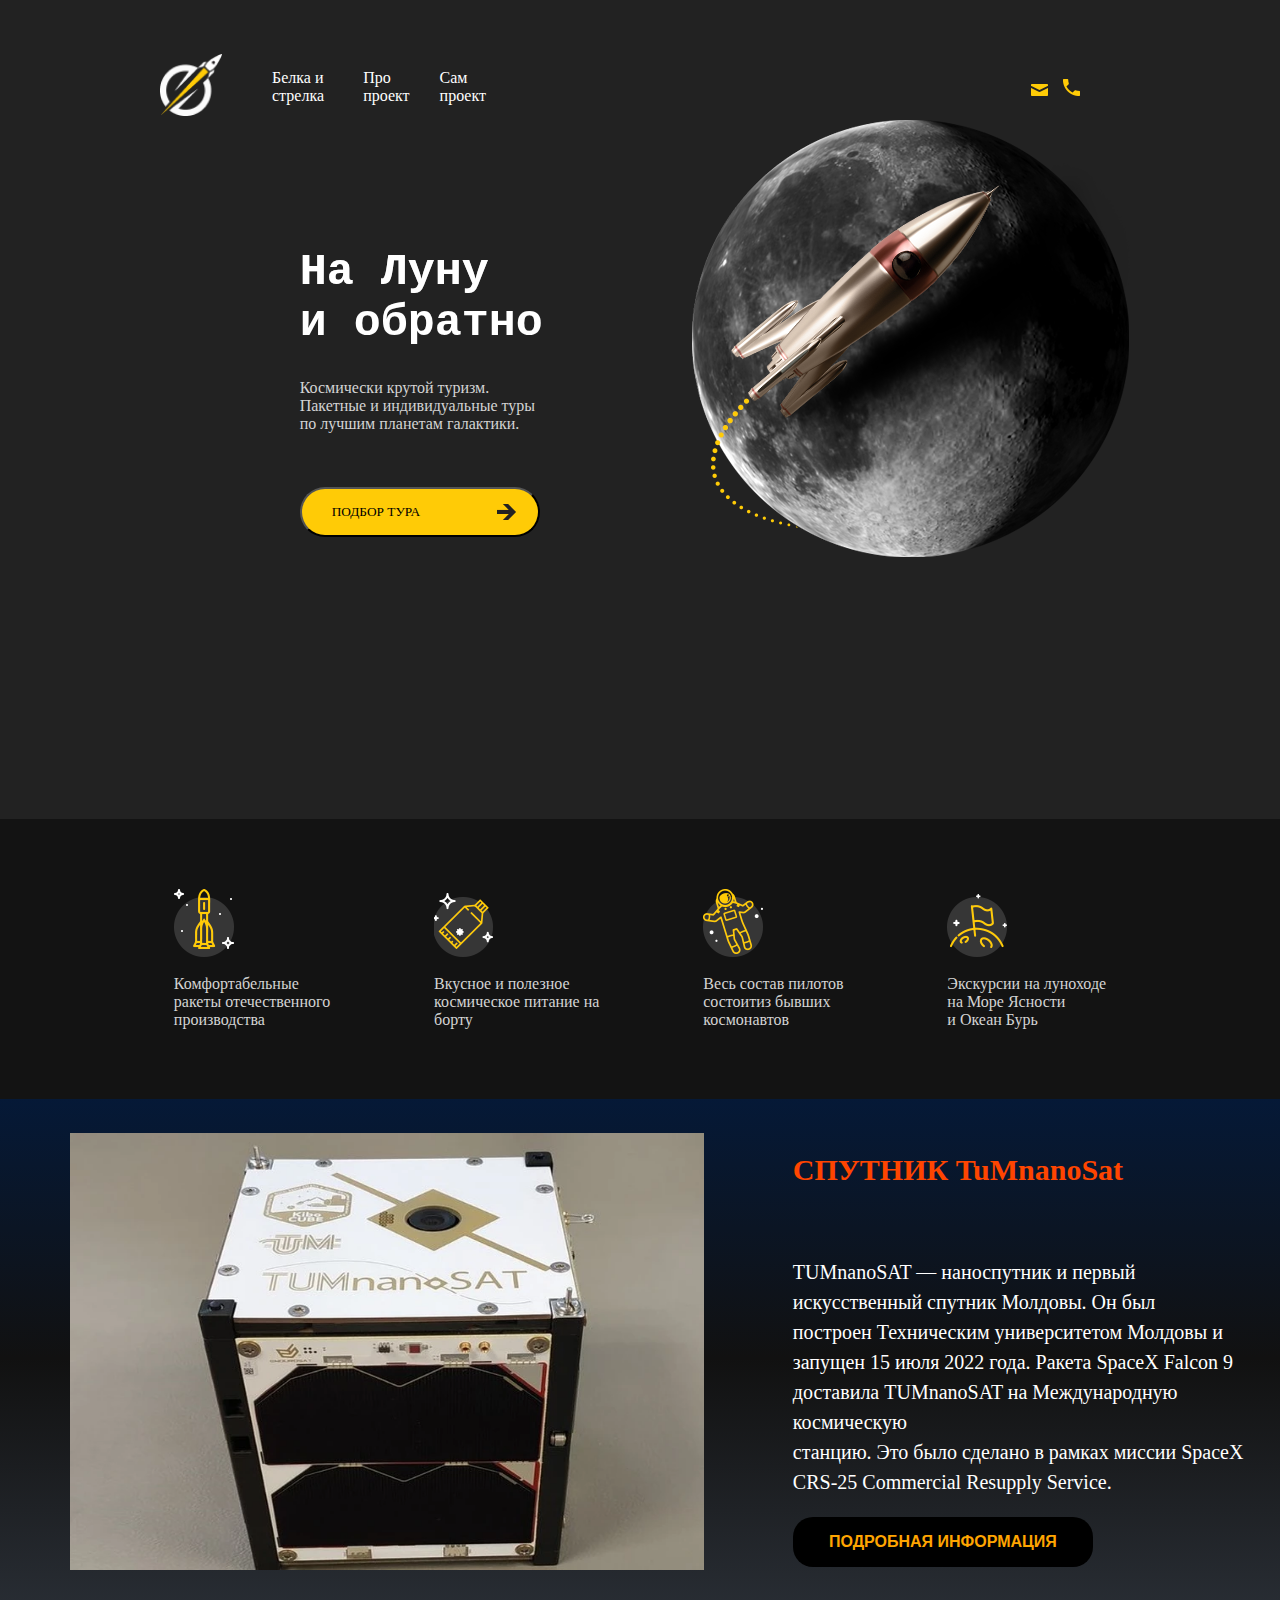
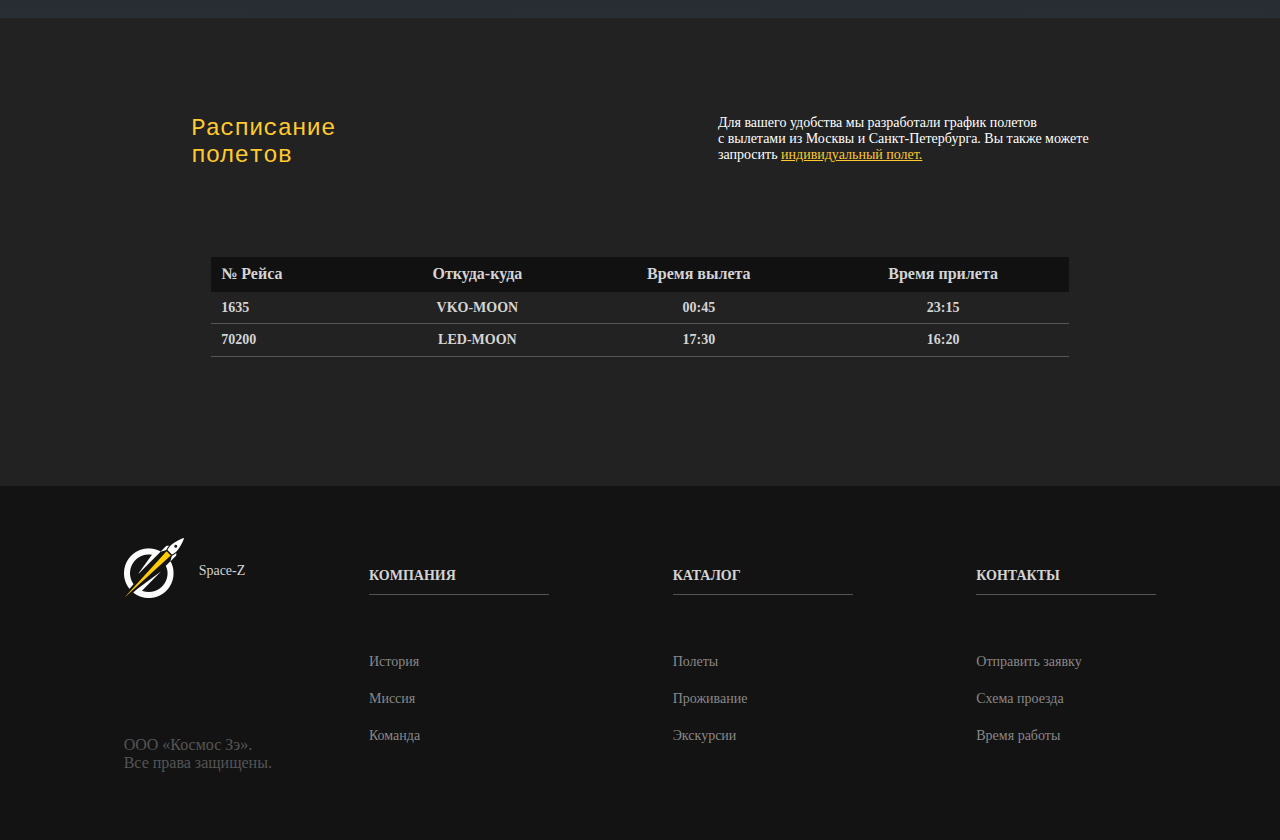
==== sputnik.html @ 4b56bcf9 "Первая версия" ====
<!DOCTYPE html>
<html lang="en">
<head>
    <meta charset="UTF-8">
    <meta http-equiv="X-UA-Compatible" content="IE=edge">
    <meta name="viewport" content="width=device-width, initial-scale=1.0">
    <title>Sputnik</title>
    <link rel="stylesheet" href="style.css">
   
</head>
<body>
<div class="container">
    <header class="header">
        
        <div class="header__logo">
            <img src="images/logo1.png" alt="">
        </div>
        
        <ul class="header-list">
          <li class="header-list list1"><a href="belka-strelka.html" target="_blank">Белка и стрелка</a></li>
          <li  class="header-list list2"><a href="aboutProj.html" target="_blank">Про проект</a></li>
          <li class="header-list list3"><a href="index.html" >Сам проект</a></li>
        </ul>
        <div class="contact">
          <img class="contact__image1" src="images/mail-icon1.svg" alt="">
          <img src="images/phone-icon1.svg" alt="" class="contact__imag2">
           </div>
    </header>
    <main class="main">
     
      <div class="description">
        <div class="about">
        <h1 class="about__title">На Луну<br>и обратно </h1>
        <p class="descripton__p">Космически крутой туризм.<br> Пакетные и индивидуальные туры<br> по лучшим планетам галактики.</p>
        <button class="description__butt">ПОДБОР ТУРА
        </button>
      </div>
        <div class="main__big-image">
          <img src="images/moon-rocket1.png" alt="">
        </div>
      </div>
     
      <div class="features">
  
        <div class="feautures block1">
          <div class="block1__image">
            <img  alt="">
          </div>
          <div class="block1__text">
            <p>Комфортабельные<br>  ракеты отечественного<br> производства </p>
          </div>
        </div>
        <div class="feautures block2">
          <div class="block2__image">
            <img  alt="">
          </div>
          <div class="block2__text">
            <p>Вкусное и полезное <br>космическое питание на <br>борту</p>
          </div>
        </div>
        <div class="feautures block3">
          <div class="block3__image">
            <img  alt="">
          </div>
          <div class="block3__text">
            <p>Весь состав пилотов<br> состоитиз бывших<br> космонавтов</p>
          </div>
        </div>
        <div class="feautures block4">
          <div class="block4__image">
            <img alt="">
          </div>
          <div class="block4__text">
            <p>Экскурсии на луноходе<br> на Море Ясности<br> и Океан Бурь </p>
          </div>
        </div>
      </div>
      <section class="sputnik-section">
        <div class="block2">
          <div class="block-image">
        <img src="images/image-sputnik.webp" alt="">
      </div>
      <div class="block2-heading">
        <h1 class="sputnik-section__heading">СПУТНИК TuMnanoSat</h1>
        <div class="block2-text">
          TUMnanoSAT — наноспутник и первый<br> искусственный спутник Молдовы. Он был<br> построен Техническим университетом Молдовы и<br> запущен 15 июля 2022 года. Ракета SpaceX Falcon 9<br> доставила TUMnanoSAT на Международную космическую<br> станцию. Это было сделано в рамках миссии SpaceX <br>CRS-25 Commercial Resupply Service.
        <div class="link">
          <button class="link__button"><a target="_blank0" href="https://newsmaker.md/rus/novosti/moldova-vykhodit-vkosmos-istoriya-pervogo-moldavskogo-sputnika-tumnanosat/">ПОДРОБНАЯ ИНФОРМАЦИЯ</a> </button>
        </div>
        </div>
     
      </div>
     
      </div>
      
      </section> 
       
   
    <section class="timetable">
    <div class="introduction-info">
        <div class="introudction-info__title">
          Расписание<br>полетов
        </div>
        <div class="introduction-info__text">
          Для вашего удобства мы разработали график полетов<br> с вылетами из Москвы и Санкт-Петербурга. Вы также можете<br> запросить <u>индивидуальный полет.</u>
        </div>
      </div>
      <div class="table-container">
      <table  class="table">
        <tr>
          <th class="col-1-th">№ Рейса</th>
          <th class="col-2-th">Откуда-куда</th>
          <th class="col-3-th">Время вылета </th>
          <th class="col-4-th">Время прилета</th>
        </tr>
        <tr>
          <td class="left-td">1635</td>
          <td class="special-td">VKO-MOON</td>
          <td class="special-td">00:45</td>
          <td class="special-td">23:15</td>
        </tr>
        <tr>
          <td class="left-td">70200</td>
          <td class="special-td">LED-MOON</td>
          <td class="special-td">17:30</td>
          <td class="special-td">16:20</td>
        </tr>
      </table>
    </div>
    </section>
   
    </main>
    <footer class="footer">
     
      <div class="company-about">
        <div class="author">
          <p class="author__text">
            ООО «Космос Зэ».<br>
            Все права защищены.
          </p>
         </div> 
        <div class="company-about__image">
          <img src="images/footer-logo.png" alt="">
        </div>
        <div class="company-about__title">
          Space-Z
        </div>
      
       
      </div>
      
        <div class="first-right-block">
          <div class="first-right-block__title">
           КОМПАНИЯ
          </div>
          <div class="first-right-block__subtitles">
            <div class="first-right block subtitle1">История</div>
            <div class="first-right block subtitle2">Миссия</div>
            <div class="first-right block subtitle3">Команда</div>
          </div>
        </div>
        <div class="second-right-block">
            <div class="second-right-block__title">
              КАТАЛОГ
            </div>
            <div class="second-right-block__subtitles">
              <div class="second-right block subtitle1">Полеты</div>
              <div class="second-right block subtitle2">Проживание</div>
              <div class="second-right block subtitle3">Экскурсии</div>
            </div>
          </div>
       
        <div class="third-right-block">
            <div class="third-right-block__title">
              КОНТАКТЫ
            </div>
            <div class="third-right-block__subtitles">
              <div class="third-right block subtitle1">Отправить заявку </div>
              <div class="third-right block subtitle2">Схема проезда</div>
              <div class="third-right block subtitle3">Время работы </div>
            </div>
          </div>

         
    </footer>
  
</div>

</body>
</html>
---- style.css ----
*{
  
    box-sizing:border-box;
    margin: 0;
    padding: 0;
}
.container{
    max-width: 1500px;
    margin: 0 auto;
    padding: 0;
}
header>ul:nth-child(2){
    display: flex;
    padding-right: 30px;
}
header>ul{
    display: flex;
    padding-left: 50px;
    color: #D4D4D4;

}
.list1{
    padding-right: 30px;
}
.list2{
    padding-right: 30px;
}
header{
    display: flex;
    align-items: center;
    justify-content: space-around;
    flex-direction: row;
    flex-wrap: nowrap;
    background-color: #222222;
    padding-top: 54px;
}

.description{
    padding-left: 150px;
}
nav a{
margin-left: 40px;

}
.contact{
    display: flex;
    margin-left: 500px;
}

.contact__imag2 img{
    margin-left: 0px;
}
.description p{
    color:#D4D4D4;
    margin-top: 30px;
}
.description__butt{
    border-radius: 25px;
    color: black;
    padding-left: 30px;
    font-family: 'Verdana';
    width: 240px;
    height: 50px;
    margin-top: 54px;
    text-align: left;
    display: flex;
    align-items: center;
    background: url('images/right-arrow.svg') no-repeat 90% 50%;
    background-color: #FFCB06;
    font-family: 'Verdana';
    
}
.recommandations .a1:hover,.a2-a1:hover,.a3-a1:hover,.a4:hover,.a5:hover,.a6:hover{
    color: red;
}
nav.list{
    text-decoration: none;
}
nav>a.list__link,nav>a.list__link2,nav>a.list__link3{
    font-size: 14px;
    text-decoration: none;
    text-align: center;
    font-family: 'Verdana';
    color: #D4D4D4;
}
nav{
    text-align:left ;
}
.contact{
margin-right: 200px;
flex-direction: row;
}
.header__logo img{
    margin-left: 160px;
}
.contact img{
    margin-left: 15px;
    flex-direction: row;
    align-self: flex-end;
}
.description{
    display: flex;
   justify-content: space-evenly;
   background-color: #222222;
   height: 699px;
}

.features{
    display: flex;
    flex-wrap: nowrap;
    justify-content: space-evenly;
    padding: 70px;
    background-color: #131313;
}
.features p {
    margin-top: 34px;
    color: #d4d4d4;
}
.moon-vacation .container{
    display: flex;
}
.info-about{
  display: flex;
   
}
.info-about img{
    margin-left: 190px;
}
.text{
    display: flex;
    margin-left: 79px;
}
.about-text__title{
    font-family: 'Courier New';
font-style: normal;
font-weight: 700;
font-size: 15px;
line-height: 27px;
margin-bottom: 44px;

}
.about__title{
    margin-top: 127px;

font-family: 'Courier New';
font-style: normal;
font-weight: 700;
font-size: 45px;
line-height: 51px;

background: linear-gradient(180deg, #FFFFFF 0%, rgba(255, 255, 255, 0) 100%), #FFFFFF;
-webkit-background-clip: text;
-webkit-text-fill-color: transparent;
background-clip: text;
text-fill-color: transparent;
}
.about-text__about p{
   
    
    /* Text */
    
    font-family: 'Verdana';
    font-style: normal;
    font-weight: 400;
    font-size: 14px;
    line-height: 17px;
    
    color: #000000;
    margin-top: 30px;

}

.about-text__firstp p{
    margin-bottom:100px;
}
.recommandations__title{
    margin-bottom: 27px;
}
.recommandations{
    display: flex;
    padding: 40px;
}
li>a.a1{
    color: black;
    font-size: 19px;
    font-weight: bold;
}
.list li,.list-2 li{
    margin-bottom: 20px;
}
li>a.a2-a1{
    color: black;
    font-size: 19px;
    font-weight: bold;
}
li>a.a3-a1{
    color: black;
    font-size: 19px;
    font-weight: bold;
}
li>a.a4{
    color: black;
    font-size: 19px;
    font-weight: bold;
}
li>a.a5{
    color: black;
    font-size: 19px;
    font-weight: bold;

}
li>a.a6{
    color: black;
    font-weight:bold;
    font-size: 19px;
}
.list-2{
    margin-left: 120px;
}
.recommandations__title2{
    margin-bottom: 27px;
}
.list p {
    display: flex;
}
.list{
    margin-left: 150px;
}
ul>li>p{
    display:inline-block;
}
ul>li {
   list-style: none;
   
}
.list>li>p{
    margin-left: 10px;
}
section.vacation-request{
    width: 100%;
    height: 577px;

    background: #F0F0F0;
    border: 1px solid #FFFFFF;

    /* Inside auto layout */

    flex: none;
    order: 2;
    flex-grow: 0;
    

}
.vacation-request__question{
    margin:100px  0px 0px 162px;
    font-weight: 00;
    font-size: 24px;
    line-height: 27px;
    font-family: 'Verdana';
}
.vacation-request__text{
    position: relative;
    left: 162px;
    top: 60px;
    line-height: 17px;
    
}
.recommandations li::before{
    content: '';
    width: 8px;
    height: 8px;
    position: absolute;
    margin-right:40px ;
    display: flex;
    background-color: #FFCB06;
    border-radius: 50%;
    margin-top: 6px;
}
.moon-vacation{
    margin-top: 80px;
    margin-bottom: 162px;
    background-color: #FFFFFF;
}
.table1 td{
    margin-bottom: 30px;
}
.block1{
    background: url("images/advantage-icon-1 1.svg")no-repeat;
    padding-top: 34px;
}
.block2{
    background: url("images/advantage-icon-2 1.svg")no-repeat;
    padding-top: 34px;
}
.block3{
    background: url("images/advantage-icon-3 1.svg")no-repeat;
    padding-top: 34px;
}
.block4{
    background: url("images/advantage-icon-4 1.svg")no-repeat;
    padding-top: 34px;
}
.a1{
    font-weight: bold;
}
.vacation-request{
    display: flex;
    justify-content: space-around;
}

.vacation-request__text{
    display: flex;
  
}
input{
    background-color: white;
}
td.coll-1{
    width: 440px;
}
table{
   width: 440px;
   height: 250px;
   margin-top: 108px;
}
.table1,.td{
    margin-top: 108px;
    background-color: white;
    padding: 10px;
}
label{
    margin-left: 10px;
    color: #000000;
    font-size: 14px;
    line-height: 17px;
    
    font-family: 'Verdana';
}
.a1,.a2-a1,.a3-a1,.a4,.a5,.a6{
    margin-left: 10px;
}
form{
    margin-top:20px    ;
}
.button1{
    margin-top: 46px;
    padding: 10px;
    color: white;
    width: 215px;
    height: 50px;
    border-radius: 25px;
    text-align: left;
    padding-left: 20px;
    background: url(images/arrow-white.svg) no-repeat;
    background-position: 80% 50%;
    background-color: #222222;
}
section.timetable{
    background-color: #222222;
    width: 100%;
    height: 468px;
    top:86px;
}

.introudction-info__title{
    font-size: 24px;
    color: #FECA30;
    font-family: 'Courier New', Courier, monospace;
    line-height: 27px;
    position: relative;
    top: 97px;
}
.introduction-info__text{
    font-size: 14px;
    color: white;
    position: relative;
    top: 97px;
    font-family: 'Verdana';
}
.introduction-info__text u{
    color: #FECA30 ;
}
th{
    background-color: #111111;
}
.introduction-info{
    display: flex;
    justify-content: space-around;
}
.table{
    color: white;
    
}
.table-container{
    display: flex;
    justify-content: center;
    position: relative;
    top:77px;
}
.table-container .table{
    border-spacing: 0;
    width: 67%;
    height: 100px;
    
}
th{
    font-family: 'Verdana';
    color: #D4D4D4;
}
th.col-1-th{
   text-align: left;
   padding-left: 10px;
}
.col-2-th{
    text-align: center;
    margin-right: 30px;
}
th.col-3-th{
    text-align:center;
}
.special-td{
    text-align: center;
}
.left-td{
    padding-left: 10px;
}
.table td{
    font-family: 'Verdana';
    font-size: 14px;
    color: #D4D4D4;
    font-weight: bold;
    border-bottom:1px solid #555555
}
footer{
    background-color: #131313;
    display: flex;
    justify-content: space-evenly;
    height: 354px;
}
.first-right-block__title,.second-right-block__title,.third-right-block__title{
    border-bottom:1px solid #555555;
    color: #D4D4D4;
    display: flex;
    font-size: 14px;
    width:180px;
    font-weight: bold;
    font-family: 'Verdana';
    padding-bottom: 10px;
}
.first-right-block,.second-right-block,.third-right-block{
    margin-top: 82px;
}
.company-about__title{
    color: #D4D4D4;
    margin-top: 77px;
    font-family: 'Verdana';
    font-size: 14px;
}
.author{
    color: #555555;
    margin-top:110px;
    float: left;
    
}
.subtitle1,.subtitle2,.subtitle3{
    color: #888888;
    margin-top: 20px;
    font-family: 'Verdana';
    font-size: 14px;
    line-height: 17px;
}
.company-about{
    display: flex;

}
.company-about__image{
    padding-right: 15px;
    margin-top: 52px;
}
.first-right-block__subtitles,.second-right-block__subtitles,.third-right-block__subtitles{
    margin-top: 58.07px;

}
.author>p{
    position: absolute;
    top:250px;
    bottom: 88px;
    
}
footer{
    position: relative;
}
.header-list>li:hover{
    color: white;
}
.subtitle1:hover,.subtitle2:hover,.subtitle3:hover{
    color: yellow;

}
.author:hover{
    font-weight: bold;
    color:white;
}

/* STYLES OTHER PAGES  */

header>ul>li>a{
    color: white;
    text-decoration: none;
}
header>ul>li>a:hover{
    opacity: 0.5;
}
.sputnik-section section{
    display: flex;
    justify-content: flex-end;
}
.sputnik-section img{
    width: 100%;
    height: 90%;
    
}
.sputnik-section>.block2:not(button){
    display: flex;
    justify-content: space-around;
    background: linear-gradient(to bottom, #051937, #111111, #292E35);
    
}
.sputnik-section{
    background: linear-gradient(to bottom, #0f2027, #203a43, #2c5364);


}
.block2 h1{
    margin-top: 20px;
    font-size: 30px;
    color: orangered;
    margin-right: 100px;
}
.block2-text{
    line-height: 30px;
    color:white
}

.block-image img{
    height: 90%;
    margin-left: 70px;
    width: 80%;
}
.block2-heading{
  font-size: 20px;
}
.block2-text{
    margin-top: 70px;
}
.sputnik-section>button{
    width: 40%;
}
.link a {
    color: orange;
    font-size: 100pxw;
}

.link__button>a{
    text-decoration: none;
}
button.link__button{
    transition-duration: 1s;
}
button.link__button:hover{
    height: 100px;
}
.diary-belka p{
    margin-top: 10px;
   
}
.link>button{
  width: 300px;
  height: 50px;
  margin-top: 20px;
  background-color: #000; /* черный цвет фона */
  color: #f1c40f; /* желтый цвет текста */
  padding: 10px 20px; /* отступы внутри кнопки */
  border: none; /* убираем границу */
  border-radius: 20px; /* скругляем углы */
  font-size: 16px; /* размер шрифта */
  font-weight: bold; /* жирный шрифт */
  transition-duration: 1s;

}

.block-diary{
    background-color:#292E35;
    padding: 40px 0 40px 0;
    display: flex;
    justify-content: space-evenly;
    
}
.belka-about__title{
    font-size: 35px;
    color: orangered;
}
.belka-about__info{
    line-height: 30px;
    font-size: 25px;
    color: white;
    padding-top: 20px;
}
.button button{
    width: 300px;
    height: 50px;
    margin-top: 20px;
    background-color: #000; /* черный цвет фона */
    color: #f1c40f; /* желтый цвет текста */
    padding: 10px 20px; /* отступы внутри кнопки */
    border: none; /* убираем границу */
    border-radius: 20px; /* скругляем углы */
    font-size: 16px; /* размер шрифта */
    font-weight: bold; /* жирный шрифт */
    transition-duration: 1s;    
}
.button button:hover{
    height: 100px;
}

.button>button>a{
    text-decoration: none;
}
.position-belka{
    margin-left: 40px;
}
.belka-image img{
    width: 100%;
    padding-left: 40px;
}
ul>li>b{
    color: orange;
    font-size: 20px;
}
.diary-belka ul>li{
    color: yellow;
    font-size: 20px;
}
.diary-belka p{
    color:yellowgreen;
}

.project-about{
    display: flex;
    justify-content: space-evenly;
    background-color: #292E35;
    padding: 40px 0 40px 0;
}
.title{
    color: orangered;
    font-size: 35px;
    padding-left: 80px;
}
.text{
    color: white;
    font-size: 25px;
    line-height: 30px;
    padding-top: 20px;
}
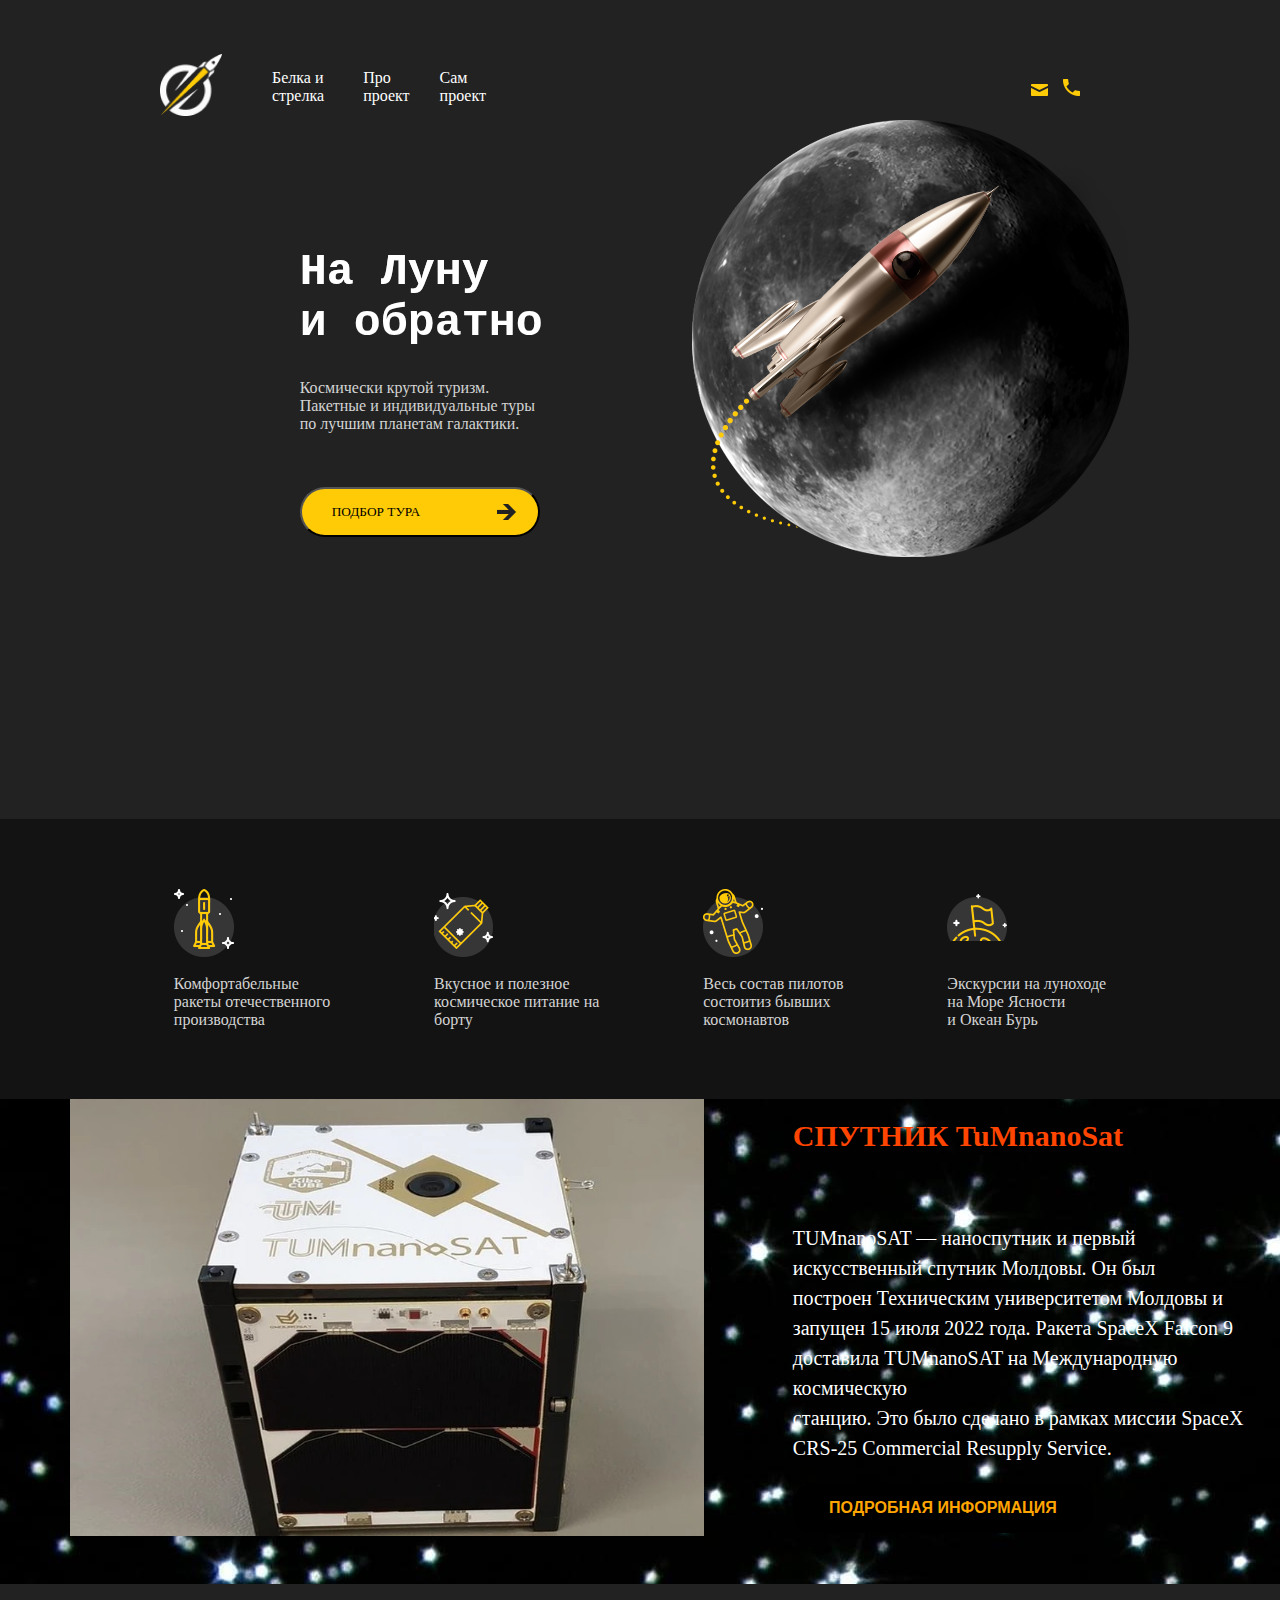
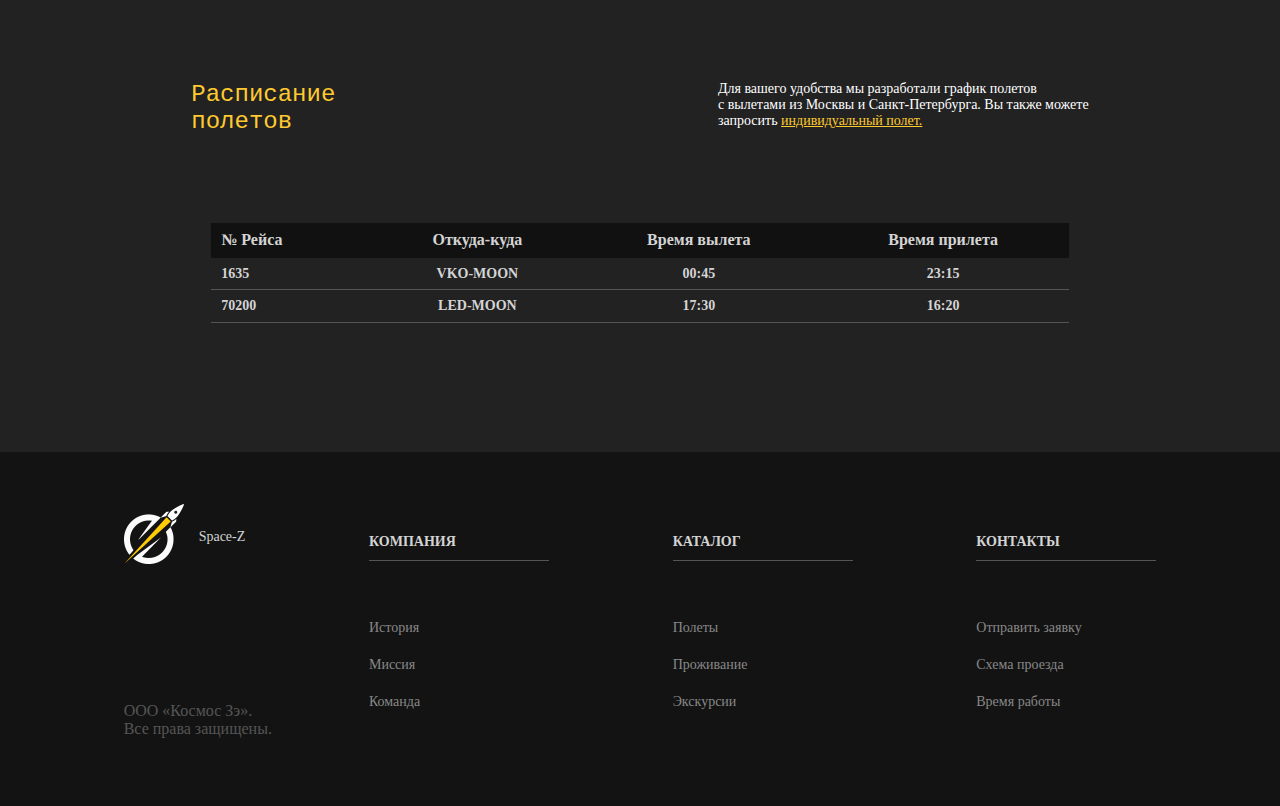
==== commit 488808b5: "Первая версия" ====
--- a/sputnik.html
+++ b/sputnik.html
@@ -76,13 +76,13 @@
         </div>
       </div>
       <section class="sputnik-section">
-        <div class="block2">
+        <div class="blocksputnik">
           <div class="block-image">
         <img src="images/image-sputnik.webp" alt="">
       </div>
-      <div class="block2-heading">
+      <div class="blocksputnik-heading">
         <h1 class="sputnik-section__heading">СПУТНИК TuMnanoSat</h1>
-        <div class="block2-text">
+        <div class="blocksputnik-text">
           TUMnanoSAT — наноспутник и первый<br> искусственный спутник Молдовы. Он был<br> построен Техническим университетом Молдовы и<br> запущен 15 июля 2022 года. Ракета SpaceX Falcon 9<br> доставила TUMnanoSAT на Международную космическую<br> станцию. Это было сделано в рамках миссии SpaceX <br>CRS-25 Commercial Resupply Service.
         <div class="link">
           <button class="link__button"><a target="_blank0" href="https://newsmaker.md/rus/novosti/moldova-vykhodit-vkosmos-istoriya-pervogo-moldavskogo-sputnika-tumnanosat/">ПОДРОБНАЯ ИНФОРМАЦИЯ</a> </button>
--- a/style.css
+++ b/style.css
@@ -296,7 +296,7 @@
     background: url("images/advantage-icon-3 1.svg")no-repeat;
     padding-top: 34px;
 }
-.block4{
+.block4__image{
     background: url("images/advantage-icon-4 1.svg")no-repeat;
     padding-top: 34px;
 }
@@ -520,24 +520,23 @@
     height: 90%;
     
 }
-.sputnik-section>.block2:not(button){
+.sputnik-section>.blocksputnik:not(button){
     display: flex;
     justify-content: space-around;
-    background: linear-gradient(to bottom, #051937, #111111, #292E35);
+    
     
 }
 .sputnik-section{
-    background: linear-gradient(to bottom, #0f2027, #203a43, #2c5364);
-
-
-}
-.block2 h1{
+    background: url('images/background-stars.jpg') no-repeat ;
+
+}
+.blocksputnik h1{
     margin-top: 20px;
     font-size: 30px;
     color: orangered;
     margin-right: 100px;
 }
-.block2-text{
+.blocksputnik-text{
     line-height: 30px;
     color:white
 }
@@ -547,10 +546,10 @@
     margin-left: 70px;
     width: 80%;
 }
-.block2-heading{
+.blocksputnik-heading{
   font-size: 20px;
 }
-.block2-text{
+.blocksputnik-text{
     margin-top: 70px;
 }
 .sputnik-section>button{
@@ -558,7 +557,7 @@
 }
 .link a {
     color: orange;
-    font-size: 100pxw;
+
 }
 
 .link__button>a{
@@ -590,7 +589,7 @@
 }
 
 .block-diary{
-    background-color:#292E35;
+    
     padding: 40px 0 40px 0;
     display: flex;
     justify-content: space-evenly;
@@ -617,7 +616,7 @@
     border-radius: 20px; /* скругляем углы */
     font-size: 16px; /* размер шрифта */
     font-weight: bold; /* жирный шрифт */
-    transition-duration: 1s;    
+    transition-duration: 1s;
 }
 .button button:hover{
     height: 100px;
@@ -644,11 +643,13 @@
 .diary-belka p{
     color:yellowgreen;
 }
-
+.diary-belka{
+    background:url("images//background-stars.jpg");
+}
 .project-about{
     display: flex;
     justify-content: space-evenly;
-    background-color: #292E35;
+    background: url('images/background-stars.jpg')no-repeat;
     padding: 40px 0 40px 0;
 }
 .title{
